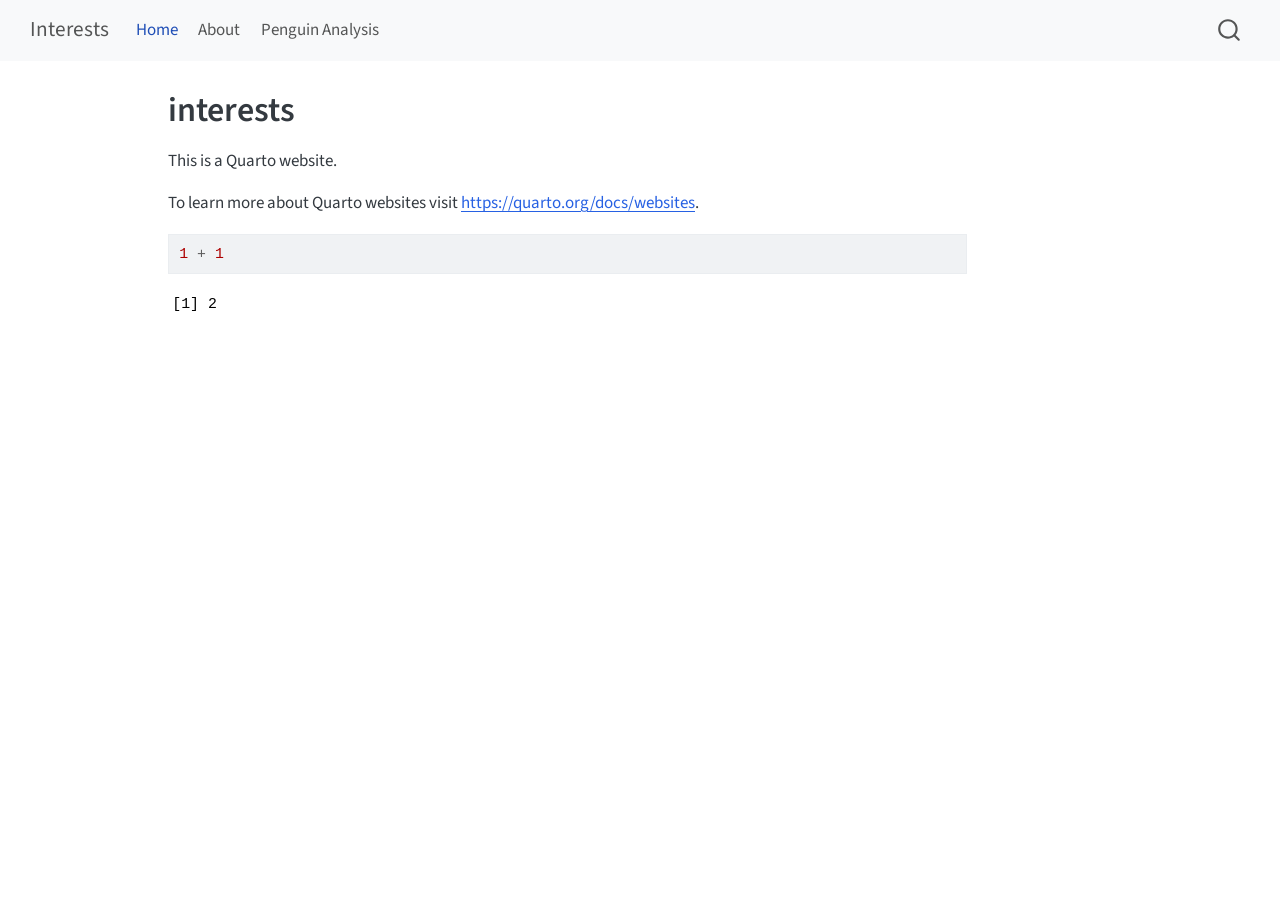
==== docs/index.html @ 3bec6e5f "Add .nojekyll to disable Jekyll builds" ====
<!DOCTYPE html>
<html xmlns="http://www.w3.org/1999/xhtml" lang="en" xml:lang="en"><head>

<meta charset="utf-8">
<meta name="generator" content="quarto-1.6.42">

<meta name="viewport" content="width=device-width, initial-scale=1.0, user-scalable=yes">


<title>interests – Interests</title>
<style>
code{white-space: pre-wrap;}
span.smallcaps{font-variant: small-caps;}
div.columns{display: flex; gap: min(4vw, 1.5em);}
div.column{flex: auto; overflow-x: auto;}
div.hanging-indent{margin-left: 1.5em; text-indent: -1.5em;}
ul.task-list{list-style: none;}
ul.task-list li input[type="checkbox"] {
  width: 0.8em;
  margin: 0 0.8em 0.2em -1em; /* quarto-specific, see https://github.com/quarto-dev/quarto-cli/issues/4556 */ 
  vertical-align: middle;
}
/* CSS for syntax highlighting */
pre > code.sourceCode { white-space: pre; position: relative; }
pre > code.sourceCode > span { line-height: 1.25; }
pre > code.sourceCode > span:empty { height: 1.2em; }
.sourceCode { overflow: visible; }
code.sourceCode > span { color: inherit; text-decoration: inherit; }
div.sourceCode { margin: 1em 0; }
pre.sourceCode { margin: 0; }
@media screen {
div.sourceCode { overflow: auto; }
}
@media print {
pre > code.sourceCode { white-space: pre-wrap; }
pre > code.sourceCode > span { display: inline-block; text-indent: -5em; padding-left: 5em; }
}
pre.numberSource code
  { counter-reset: source-line 0; }
pre.numberSource code > span
  { position: relative; left: -4em; counter-increment: source-line; }
pre.numberSource code > span > a:first-child::before
  { content: counter(source-line);
    position: relative; left: -1em; text-align: right; vertical-align: baseline;
    border: none; display: inline-block;
    -webkit-touch-callout: none; -webkit-user-select: none;
    -khtml-user-select: none; -moz-user-select: none;
    -ms-user-select: none; user-select: none;
    padding: 0 4px; width: 4em;
  }
pre.numberSource { margin-left: 3em;  padding-left: 4px; }
div.sourceCode
  {   }
@media screen {
pre > code.sourceCode > span > a:first-child::before { text-decoration: underline; }
}
</style>


<script src="site_libs/quarto-nav/quarto-nav.js"></script>
<script src="site_libs/quarto-nav/headroom.min.js"></script>
<script src="site_libs/clipboard/clipboard.min.js"></script>
<script src="site_libs/quarto-search/autocomplete.umd.js"></script>
<script src="site_libs/quarto-search/fuse.min.js"></script>
<script src="site_libs/quarto-search/quarto-search.js"></script>
<meta name="quarto:offset" content="./">
<script src="site_libs/quarto-html/quarto.js"></script>
<script src="site_libs/quarto-html/popper.min.js"></script>
<script src="site_libs/quarto-html/tippy.umd.min.js"></script>
<script src="site_libs/quarto-html/anchor.min.js"></script>
<link href="site_libs/quarto-html/tippy.css" rel="stylesheet">
<link href="site_libs/quarto-html/quarto-syntax-highlighting-2f5df379a58b258e96c21c0638c20c03.css" rel="stylesheet" id="quarto-text-highlighting-styles">
<script src="site_libs/bootstrap/bootstrap.min.js"></script>
<link href="site_libs/bootstrap/bootstrap-icons.css" rel="stylesheet">
<link href="site_libs/bootstrap/bootstrap-6bd9cfa162949bde0a231f530c97869d.min.css" rel="stylesheet" append-hash="true" id="quarto-bootstrap" data-mode="light">
<script id="quarto-search-options" type="application/json">{
  "location": "navbar",
  "copy-button": false,
  "collapse-after": 3,
  "panel-placement": "end",
  "type": "overlay",
  "limit": 50,
  "keyboard-shortcut": [
    "f",
    "/",
    "s"
  ],
  "show-item-context": false,
  "language": {
    "search-no-results-text": "No results",
    "search-matching-documents-text": "matching documents",
    "search-copy-link-title": "Copy link to search",
    "search-hide-matches-text": "Hide additional matches",
    "search-more-match-text": "more match in this document",
    "search-more-matches-text": "more matches in this document",
    "search-clear-button-title": "Clear",
    "search-text-placeholder": "",
    "search-detached-cancel-button-title": "Cancel",
    "search-submit-button-title": "Submit",
    "search-label": "Search"
  }
}</script>


<link rel="stylesheet" href="styles.css">
</head>

<body class="nav-fixed">

<div id="quarto-search-results"></div>
  <header id="quarto-header" class="headroom fixed-top">
    <nav class="navbar navbar-expand-lg " data-bs-theme="dark">
      <div class="navbar-container container-fluid">
      <div class="navbar-brand-container mx-auto">
    <a class="navbar-brand" href="./index.html">
    <span class="navbar-title">Interests</span>
    </a>
  </div>
            <div id="quarto-search" class="" title="Search"></div>
          <button class="navbar-toggler" type="button" data-bs-toggle="collapse" data-bs-target="#navbarCollapse" aria-controls="navbarCollapse" role="menu" aria-expanded="false" aria-label="Toggle navigation" onclick="if (window.quartoToggleHeadroom) { window.quartoToggleHeadroom(); }">
  <span class="navbar-toggler-icon"></span>
</button>
          <div class="collapse navbar-collapse" id="navbarCollapse">
            <ul class="navbar-nav navbar-nav-scroll me-auto">
  <li class="nav-item">
    <a class="nav-link active" href="./index.html" aria-current="page"> 
<span class="menu-text">Home</span></a>
  </li>  
  <li class="nav-item">
    <a class="nav-link" href="./about.html"> 
<span class="menu-text">About</span></a>
  </li>  
  <li class="nav-item">
    <a class="nav-link" href="./test.html"> 
<span class="menu-text">Penguin Analysis</span></a>
  </li>  
</ul>
          </div> <!-- /navcollapse -->
            <div class="quarto-navbar-tools">
</div>
      </div> <!-- /container-fluid -->
    </nav>
</header>
<!-- content -->
<div id="quarto-content" class="quarto-container page-columns page-rows-contents page-layout-article page-navbar">
<!-- sidebar -->
<!-- margin-sidebar -->
    <div id="quarto-margin-sidebar" class="sidebar margin-sidebar zindex-bottom">
        
    </div>
<!-- main -->
<main class="content" id="quarto-document-content">

<header id="title-block-header" class="quarto-title-block default">
<div class="quarto-title">
<h1 class="title">interests</h1>
</div>



<div class="quarto-title-meta">

    
  
    
  </div>
  


</header>


<p>This is a Quarto website.</p>
<p>To learn more about Quarto websites visit <a href="https://quarto.org/docs/websites" class="uri">https://quarto.org/docs/websites</a>.</p>
<div class="cell">
<div class="sourceCode cell-code" id="cb1"><pre class="sourceCode r code-with-copy"><code class="sourceCode r"><span id="cb1-1"><a href="#cb1-1" aria-hidden="true" tabindex="-1"></a><span class="dv">1</span> <span class="sc">+</span> <span class="dv">1</span></span></code><button title="Copy to Clipboard" class="code-copy-button"><i class="bi"></i></button></pre></div>
<div class="cell-output cell-output-stdout">
<pre><code>[1] 2</code></pre>
</div>
</div>



</main> <!-- /main -->
<script id="quarto-html-after-body" type="application/javascript">
window.document.addEventListener("DOMContentLoaded", function (event) {
  const toggleBodyColorMode = (bsSheetEl) => {
    const mode = bsSheetEl.getAttribute("data-mode");
    const bodyEl = window.document.querySelector("body");
    if (mode === "dark") {
      bodyEl.classList.add("quarto-dark");
      bodyEl.classList.remove("quarto-light");
    } else {
      bodyEl.classList.add("quarto-light");
      bodyEl.classList.remove("quarto-dark");
    }
  }
  const toggleBodyColorPrimary = () => {
    const bsSheetEl = window.document.querySelector("link#quarto-bootstrap");
    if (bsSheetEl) {
      toggleBodyColorMode(bsSheetEl);
    }
  }
  toggleBodyColorPrimary();  
  const icon = "";
  const anchorJS = new window.AnchorJS();
  anchorJS.options = {
    placement: 'right',
    icon: icon
  };
  anchorJS.add('.anchored');
  const isCodeAnnotation = (el) => {
    for (const clz of el.classList) {
      if (clz.startsWith('code-annotation-')) {                     
        return true;
      }
    }
    return false;
  }
  const onCopySuccess = function(e) {
    // button target
    const button = e.trigger;
    // don't keep focus
    button.blur();
    // flash "checked"
    button.classList.add('code-copy-button-checked');
    var currentTitle = button.getAttribute("title");
    button.setAttribute("title", "Copied!");
    let tooltip;
    if (window.bootstrap) {
      button.setAttribute("data-bs-toggle", "tooltip");
      button.setAttribute("data-bs-placement", "left");
      button.setAttribute("data-bs-title", "Copied!");
      tooltip = new bootstrap.Tooltip(button, 
        { trigger: "manual", 
          customClass: "code-copy-button-tooltip",
          offset: [0, -8]});
      tooltip.show();    
    }
    setTimeout(function() {
      if (tooltip) {
        tooltip.hide();
        button.removeAttribute("data-bs-title");
        button.removeAttribute("data-bs-toggle");
        button.removeAttribute("data-bs-placement");
      }
      button.setAttribute("title", currentTitle);
      button.classList.remove('code-copy-button-checked');
    }, 1000);
    // clear code selection
    e.clearSelection();
  }
  const getTextToCopy = function(trigger) {
      const codeEl = trigger.previousElementSibling.cloneNode(true);
      for (const childEl of codeEl.children) {
        if (isCodeAnnotation(childEl)) {
          childEl.remove();
        }
      }
      return codeEl.innerText;
  }
  const clipboard = new window.ClipboardJS('.code-copy-button:not([data-in-quarto-modal])', {
    text: getTextToCopy
  });
  clipboard.on('success', onCopySuccess);
  if (window.document.getElementById('quarto-embedded-source-code-modal')) {
    const clipboardModal = new window.ClipboardJS('.code-copy-button[data-in-quarto-modal]', {
      text: getTextToCopy,
      container: window.document.getElementById('quarto-embedded-source-code-modal')
    });
    clipboardModal.on('success', onCopySuccess);
  }
    var localhostRegex = new RegExp(/^(?:http|https):\/\/localhost\:?[0-9]*\//);
    var mailtoRegex = new RegExp(/^mailto:/);
      var filterRegex = new RegExp('/' + window.location.host + '/');
    var isInternal = (href) => {
        return filterRegex.test(href) || localhostRegex.test(href) || mailtoRegex.test(href);
    }
    // Inspect non-navigation links and adorn them if external
 	var links = window.document.querySelectorAll('a[href]:not(.nav-link):not(.navbar-brand):not(.toc-action):not(.sidebar-link):not(.sidebar-item-toggle):not(.pagination-link):not(.no-external):not([aria-hidden]):not(.dropdown-item):not(.quarto-navigation-tool):not(.about-link)');
    for (var i=0; i<links.length; i++) {
      const link = links[i];
      if (!isInternal(link.href)) {
        // undo the damage that might have been done by quarto-nav.js in the case of
        // links that we want to consider external
        if (link.dataset.originalHref !== undefined) {
          link.href = link.dataset.originalHref;
        }
      }
    }
  function tippyHover(el, contentFn, onTriggerFn, onUntriggerFn) {
    const config = {
      allowHTML: true,
      maxWidth: 500,
      delay: 100,
      arrow: false,
      appendTo: function(el) {
          return el.parentElement;
      },
      interactive: true,
      interactiveBorder: 10,
      theme: 'quarto',
      placement: 'bottom-start',
    };
    if (contentFn) {
      config.content = contentFn;
    }
    if (onTriggerFn) {
      config.onTrigger = onTriggerFn;
    }
    if (onUntriggerFn) {
      config.onUntrigger = onUntriggerFn;
    }
    window.tippy(el, config); 
  }
  const noterefs = window.document.querySelectorAll('a[role="doc-noteref"]');
  for (var i=0; i<noterefs.length; i++) {
    const ref = noterefs[i];
    tippyHover(ref, function() {
      // use id or data attribute instead here
      let href = ref.getAttribute('data-footnote-href') || ref.getAttribute('href');
      try { href = new URL(href).hash; } catch {}
      const id = href.replace(/^#\/?/, "");
      const note = window.document.getElementById(id);
      if (note) {
        return note.innerHTML;
      } else {
        return "";
      }
    });
  }
  const xrefs = window.document.querySelectorAll('a.quarto-xref');
  const processXRef = (id, note) => {
    // Strip column container classes
    const stripColumnClz = (el) => {
      el.classList.remove("page-full", "page-columns");
      if (el.children) {
        for (const child of el.children) {
          stripColumnClz(child);
        }
      }
    }
    stripColumnClz(note)
    if (id === null || id.startsWith('sec-')) {
      // Special case sections, only their first couple elements
      const container = document.createElement("div");
      if (note.children && note.children.length > 2) {
        container.appendChild(note.children[0].cloneNode(true));
        for (let i = 1; i < note.children.length; i++) {
          const child = note.children[i];
          if (child.tagName === "P" && child.innerText === "") {
            continue;
          } else {
            container.appendChild(child.cloneNode(true));
            break;
          }
        }
        if (window.Quarto?.typesetMath) {
          window.Quarto.typesetMath(container);
        }
        return container.innerHTML
      } else {
        if (window.Quarto?.typesetMath) {
          window.Quarto.typesetMath(note);
        }
        return note.innerHTML;
      }
    } else {
      // Remove any anchor links if they are present
      const anchorLink = note.querySelector('a.anchorjs-link');
      if (anchorLink) {
        anchorLink.remove();
      }
      if (window.Quarto?.typesetMath) {
        window.Quarto.typesetMath(note);
      }
      if (note.classList.contains("callout")) {
        return note.outerHTML;
      } else {
        return note.innerHTML;
      }
    }
  }
  for (var i=0; i<xrefs.length; i++) {
    const xref = xrefs[i];
    tippyHover(xref, undefined, function(instance) {
      instance.disable();
      let url = xref.getAttribute('href');
      let hash = undefined; 
      if (url.startsWith('#')) {
        hash = url;
      } else {
        try { hash = new URL(url).hash; } catch {}
      }
      if (hash) {
        const id = hash.replace(/^#\/?/, "");
        const note = window.document.getElementById(id);
        if (note !== null) {
          try {
            const html = processXRef(id, note.cloneNode(true));
            instance.setContent(html);
          } finally {
            instance.enable();
            instance.show();
          }
        } else {
          // See if we can fetch this
          fetch(url.split('#')[0])
          .then(res => res.text())
          .then(html => {
            const parser = new DOMParser();
            const htmlDoc = parser.parseFromString(html, "text/html");
            const note = htmlDoc.getElementById(id);
            if (note !== null) {
              const html = processXRef(id, note);
              instance.setContent(html);
            } 
          }).finally(() => {
            instance.enable();
            instance.show();
          });
        }
      } else {
        // See if we can fetch a full url (with no hash to target)
        // This is a special case and we should probably do some content thinning / targeting
        fetch(url)
        .then(res => res.text())
        .then(html => {
          const parser = new DOMParser();
          const htmlDoc = parser.parseFromString(html, "text/html");
          const note = htmlDoc.querySelector('main.content');
          if (note !== null) {
            // This should only happen for chapter cross references
            // (since there is no id in the URL)
            // remove the first header
            if (note.children.length > 0 && note.children[0].tagName === "HEADER") {
              note.children[0].remove();
            }
            const html = processXRef(null, note);
            instance.setContent(html);
          } 
        }).finally(() => {
          instance.enable();
          instance.show();
        });
      }
    }, function(instance) {
    });
  }
      let selectedAnnoteEl;
      const selectorForAnnotation = ( cell, annotation) => {
        let cellAttr = 'data-code-cell="' + cell + '"';
        let lineAttr = 'data-code-annotation="' +  annotation + '"';
        const selector = 'span[' + cellAttr + '][' + lineAttr + ']';
        return selector;
      }
      const selectCodeLines = (annoteEl) => {
        const doc = window.document;
        const targetCell = annoteEl.getAttribute("data-target-cell");
        const targetAnnotation = annoteEl.getAttribute("data-target-annotation");
        const annoteSpan = window.document.querySelector(selectorForAnnotation(targetCell, targetAnnotation));
        const lines = annoteSpan.getAttribute("data-code-lines").split(",");
        const lineIds = lines.map((line) => {
          return targetCell + "-" + line;
        })
        let top = null;
        let height = null;
        let parent = null;
        if (lineIds.length > 0) {
            //compute the position of the single el (top and bottom and make a div)
            const el = window.document.getElementById(lineIds[0]);
            top = el.offsetTop;
            height = el.offsetHeight;
            parent = el.parentElement.parentElement;
          if (lineIds.length > 1) {
            const lastEl = window.document.getElementById(lineIds[lineIds.length - 1]);
            const bottom = lastEl.offsetTop + lastEl.offsetHeight;
            height = bottom - top;
          }
          if (top !== null && height !== null && parent !== null) {
            // cook up a div (if necessary) and position it 
            let div = window.document.getElementById("code-annotation-line-highlight");
            if (div === null) {
              div = window.document.createElement("div");
              div.setAttribute("id", "code-annotation-line-highlight");
              div.style.position = 'absolute';
              parent.appendChild(div);
            }
            div.style.top = top - 2 + "px";
            div.style.height = height + 4 + "px";
            div.style.left = 0;
            let gutterDiv = window.document.getElementById("code-annotation-line-highlight-gutter");
            if (gutterDiv === null) {
              gutterDiv = window.document.createElement("div");
              gutterDiv.setAttribute("id", "code-annotation-line-highlight-gutter");
              gutterDiv.style.position = 'absolute';
              const codeCell = window.document.getElementById(targetCell);
              const gutter = codeCell.querySelector('.code-annotation-gutter');
              gutter.appendChild(gutterDiv);
            }
            gutterDiv.style.top = top - 2 + "px";
            gutterDiv.style.height = height + 4 + "px";
          }
          selectedAnnoteEl = annoteEl;
        }
      };
      const unselectCodeLines = () => {
        const elementsIds = ["code-annotation-line-highlight", "code-annotation-line-highlight-gutter"];
        elementsIds.forEach((elId) => {
          const div = window.document.getElementById(elId);
          if (div) {
            div.remove();
          }
        });
        selectedAnnoteEl = undefined;
      };
        // Handle positioning of the toggle
    window.addEventListener(
      "resize",
      throttle(() => {
        elRect = undefined;
        if (selectedAnnoteEl) {
          selectCodeLines(selectedAnnoteEl);
        }
      }, 10)
    );
    function throttle(fn, ms) {
    let throttle = false;
    let timer;
      return (...args) => {
        if(!throttle) { // first call gets through
            fn.apply(this, args);
            throttle = true;
        } else { // all the others get throttled
            if(timer) clearTimeout(timer); // cancel #2
            timer = setTimeout(() => {
              fn.apply(this, args);
              timer = throttle = false;
            }, ms);
        }
      };
    }
      // Attach click handler to the DT
      const annoteDls = window.document.querySelectorAll('dt[data-target-cell]');
      for (const annoteDlNode of annoteDls) {
        annoteDlNode.addEventListener('click', (event) => {
          const clickedEl = event.target;
          if (clickedEl !== selectedAnnoteEl) {
            unselectCodeLines();
            const activeEl = window.document.querySelector('dt[data-target-cell].code-annotation-active');
            if (activeEl) {
              activeEl.classList.remove('code-annotation-active');
            }
            selectCodeLines(clickedEl);
            clickedEl.classList.add('code-annotation-active');
          } else {
            // Unselect the line
            unselectCodeLines();
            clickedEl.classList.remove('code-annotation-active');
          }
        });
      }
  const findCites = (el) => {
    const parentEl = el.parentElement;
    if (parentEl) {
      const cites = parentEl.dataset.cites;
      if (cites) {
        return {
          el,
          cites: cites.split(' ')
        };
      } else {
        return findCites(el.parentElement)
      }
    } else {
      return undefined;
    }
  };
  var bibliorefs = window.document.querySelectorAll('a[role="doc-biblioref"]');
  for (var i=0; i<bibliorefs.length; i++) {
    const ref = bibliorefs[i];
    const citeInfo = findCites(ref);
    if (citeInfo) {
      tippyHover(citeInfo.el, function() {
        var popup = window.document.createElement('div');
        citeInfo.cites.forEach(function(cite) {
          var citeDiv = window.document.createElement('div');
          citeDiv.classList.add('hanging-indent');
          citeDiv.classList.add('csl-entry');
          var biblioDiv = window.document.getElementById('ref-' + cite);
          if (biblioDiv) {
            citeDiv.innerHTML = biblioDiv.innerHTML;
          }
          popup.appendChild(citeDiv);
        });
        return popup.innerHTML;
      });
    }
  }
});
</script>
</div> <!-- /content -->




</body></html>
---- docs/site_libs/quarto-html/tippy.css ----
.tippy-box[data-animation=fade][data-state=hidden]{opacity:0}[data-tippy-root]{max-width:calc(100vw - 10px)}.tippy-box{position:relative;background-color:#333;color:#fff;border-radius:4px;font-size:14px;line-height:1.4;white-space:normal;outline:0;transition-property:transform,visibility,opacity}.tippy-box[data-placement^=top]>.tippy-arrow{bottom:0}.tippy-box[data-placement^=top]>.tippy-arrow:before{bottom:-7px;left:0;border-width:8px 8px 0;border-top-color:initial;transform-origin:center top}.tippy-box[data-placement^=bottom]>.tippy-arrow{top:0}.tippy-box[data-placement^=bottom]>.tippy-arrow:before{top:-7px;left:0;border-width:0 8px 8px;border-bottom-color:initial;transform-origin:center bottom}.tippy-box[data-placement^=left]>.tippy-arrow{right:0}.tippy-box[data-placement^=left]>.tippy-arrow:before{border-width:8px 0 8px 8px;border-left-color:initial;right:-7px;transform-origin:center left}.tippy-box[data-placement^=right]>.tippy-arrow{left:0}.tippy-box[data-placement^=right]>.tippy-arrow:before{left:-7px;border-width:8px 8px 8px 0;border-right-color:initial;transform-origin:center right}.tippy-box[data-inertia][data-state=visible]{transition-timing-function:cubic-bezier(.54,1.5,.38,1.11)}.tippy-arrow{width:16px;height:16px;color:#333}.tippy-arrow:before{content:"";position:absolute;border-color:transparent;border-style:solid}.tippy-content{position:relative;padding:5px 9px;z-index:1}
---- docs/site_libs/quarto-html/quarto-syntax-highlighting-2f5df379a58b258e96c21c0638c20c03.css ----
/* quarto syntax highlight colors */
:root {
  --quarto-hl-ot-color: #003B4F;
  --quarto-hl-at-color: #657422;
  --quarto-hl-ss-color: #20794D;
  --quarto-hl-an-color: #5E5E5E;
  --quarto-hl-fu-color: #4758AB;
  --quarto-hl-st-color: #20794D;
  --quarto-hl-cf-color: #003B4F;
  --quarto-hl-op-color: #5E5E5E;
  --quarto-hl-er-color: #AD0000;
  --quarto-hl-bn-color: #AD0000;
  --quarto-hl-al-color: #AD0000;
  --quarto-hl-va-color: #111111;
  --quarto-hl-bu-color: inherit;
  --quarto-hl-ex-color: inherit;
  --quarto-hl-pp-color: #AD0000;
  --quarto-hl-in-color: #5E5E5E;
  --quarto-hl-vs-color: #20794D;
  --quarto-hl-wa-color: #5E5E5E;
  --quarto-hl-do-color: #5E5E5E;
  --quarto-hl-im-color: #00769E;
  --quarto-hl-ch-color: #20794D;
  --quarto-hl-dt-color: #AD0000;
  --quarto-hl-fl-color: #AD0000;
  --quarto-hl-co-color: #5E5E5E;
  --quarto-hl-cv-color: #5E5E5E;
  --quarto-hl-cn-color: #8f5902;
  --quarto-hl-sc-color: #5E5E5E;
  --quarto-hl-dv-color: #AD0000;
  --quarto-hl-kw-color: #003B4F;
}

/* other quarto variables */
:root {
  --quarto-font-monospace: SFMono-Regular, Menlo, Monaco, Consolas, "Liberation Mono", "Courier New", monospace;
}

pre > code.sourceCode > span {
  color: #003B4F;
}

code span {
  color: #003B4F;
}

code.sourceCode > span {
  color: #003B4F;
}

div.sourceCode,
div.sourceCode pre.sourceCode {
  color: #003B4F;
}

code span.ot {
  color: #003B4F;
  font-style: inherit;
}

code span.at {
  color: #657422;
  font-style: inherit;
}

code span.ss {
  color: #20794D;
  font-style: inherit;
}

code span.an {
  color: #5E5E5E;
  font-style: inherit;
}

code span.fu {
  color: #4758AB;
  font-style: inherit;
}

code span.st {
  color: #20794D;
  font-style: inherit;
}

code span.cf {
  color: #003B4F;
  font-weight: bold;
  font-style: inherit;
}

code span.op {
  color: #5E5E5E;
  font-style: inherit;
}

code span.er {
  color: #AD0000;
  font-style: inherit;
}

code span.bn {
  color: #AD0000;
  font-style: inherit;
}

code span.al {
  color: #AD0000;
  font-style: inherit;
}

code span.va {
  color: #111111;
  font-style: inherit;
}

code span.bu {
  font-style: inherit;
}

code span.ex {
  font-style: inherit;
}

code span.pp {
  color: #AD0000;
  font-style: inherit;
}

code span.in {
  color: #5E5E5E;
  font-style: inherit;
}

code span.vs {
  color: #20794D;
  font-style: inherit;
}

code span.wa {
  color: #5E5E5E;
  font-style: italic;
}

code span.do {
  color: #5E5E5E;
  font-style: italic;
}

code span.im {
  color: #00769E;
  font-style: inherit;
}

code span.ch {
  color: #20794D;
  font-style: inherit;
}

code span.dt {
  color: #AD0000;
  font-style: inherit;
}

code span.fl {
  color: #AD0000;
  font-style: inherit;
}

code span.co {
  color: #5E5E5E;
  font-style: inherit;
}

code span.cv {
  color: #5E5E5E;
  font-style: italic;
}

code span.cn {
  color: #8f5902;
  font-style: inherit;
}

code span.sc {
  color: #5E5E5E;
  font-style: inherit;
}

code span.dv {
  color: #AD0000;
  font-style: inherit;
}

code span.kw {
  color: #003B4F;
  font-weight: bold;
  font-style: inherit;
}

.prevent-inlining {
  content: "</";
}

/*# sourceMappingURL=35eb38a806ee71ea6d2563be2308c832.css.map */
---- docs/styles.css ----
/* css styles */
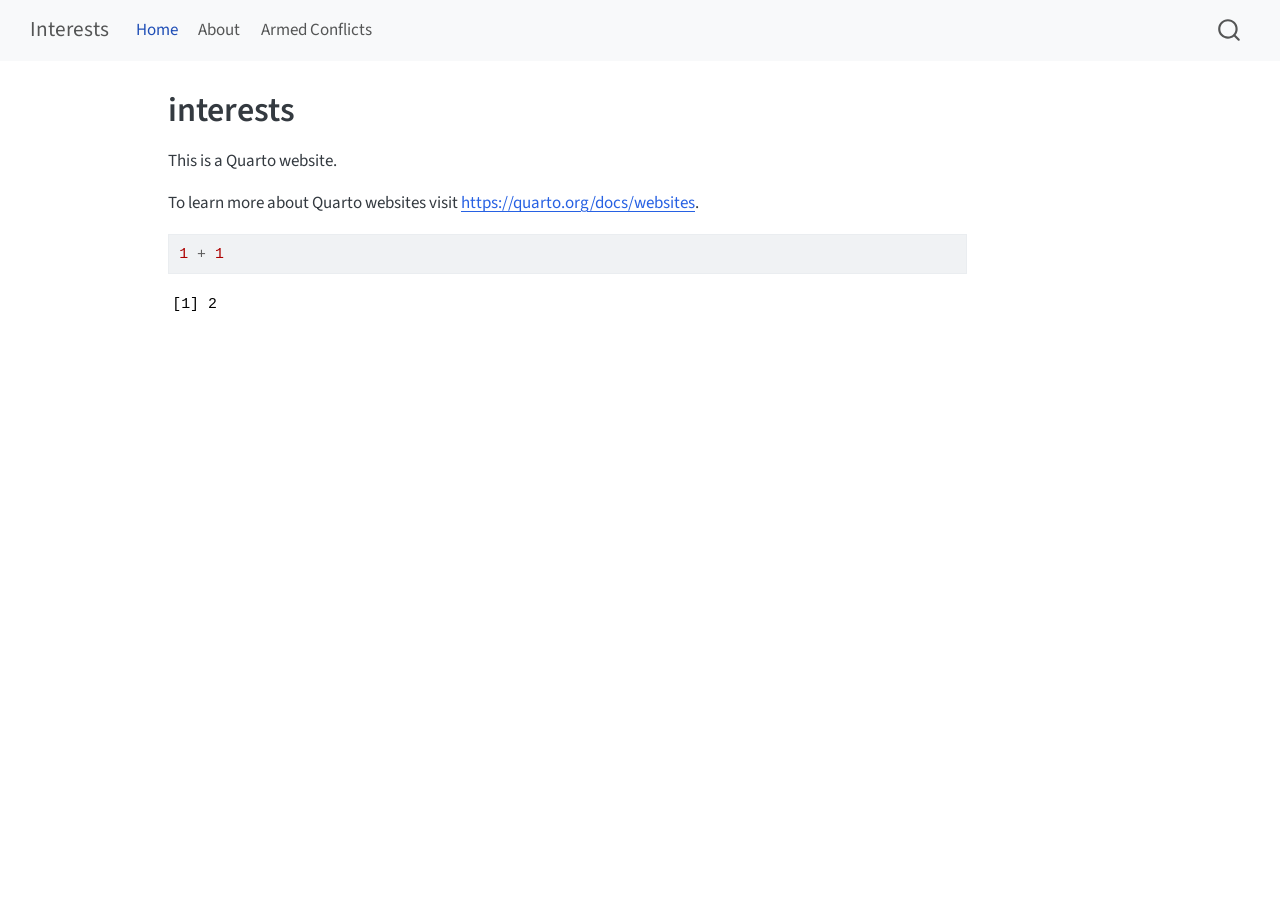
==== commit 9f70c2ad: "Amending last commit. Getting rid of any remnants of penguins =)." ====
--- a/docs/index.html
+++ b/docs/index.html
@@ -131,8 +131,8 @@
 <span class="menu-text">About</span></a>
   </li>  
   <li class="nav-item">
-    <a class="nav-link" href="./test.html"> 
-<span class="menu-text">Penguin Analysis</span></a>
+    <a class="nav-link" href="./armed_conflict.html"> 
+<span class="menu-text">Armed Conflicts</span></a>
   </li>  
 </ul>
           </div> <!-- /navcollapse -->
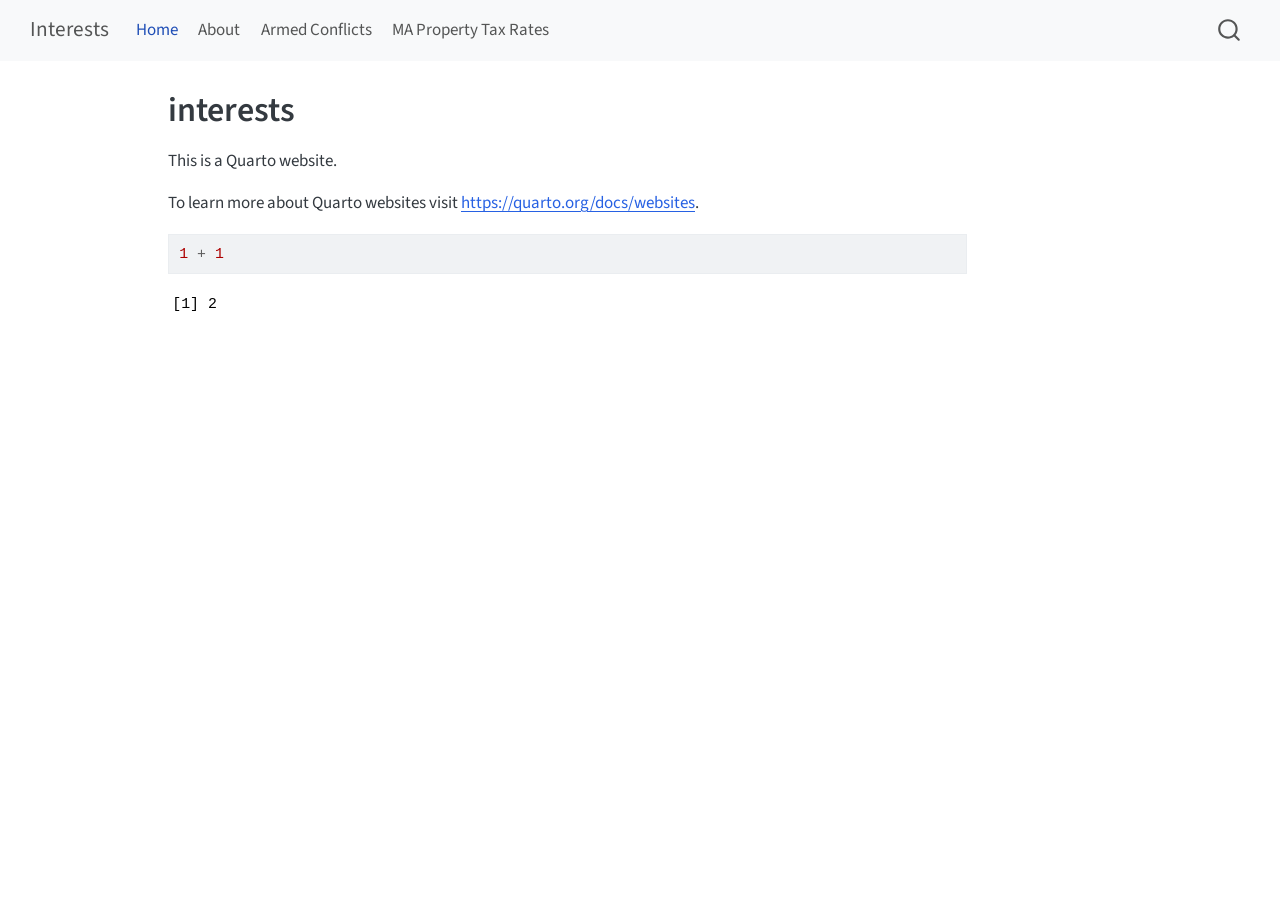
==== commit 649d8512: "moved to local storage w small copy changes" ====
--- a/docs/index.html
+++ b/docs/index.html
@@ -133,6 +133,10 @@
   <li class="nav-item">
     <a class="nav-link" href="./armed_conflict.html"> 
 <span class="menu-text">Armed Conflicts</span></a>
+  </li>  
+  <li class="nav-item">
+    <a class="nav-link" href="./mass.html"> 
+<span class="menu-text">MA Property Tax Rates</span></a>
   </li>  
 </ul>
           </div> <!-- /navcollapse -->
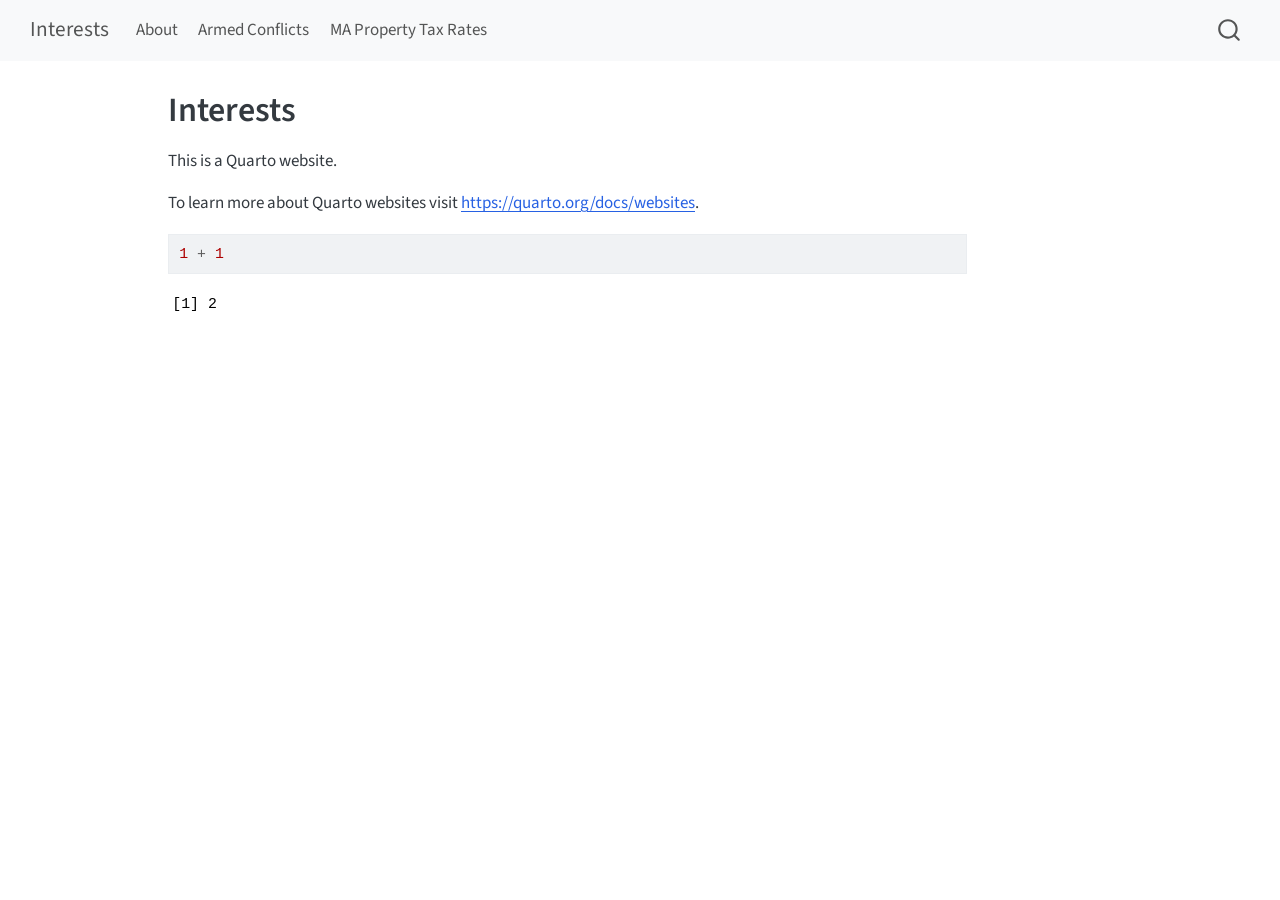
==== commit f1cacf08: "update webpages" ====
--- a/docs/index.html
+++ b/docs/index.html
@@ -7,7 +7,7 @@
 <meta name="viewport" content="width=device-width, initial-scale=1.0, user-scalable=yes">
 
 
-<title>interests – Interests</title>
+<title>Interests</title>
 <style>
 code{white-space: pre-wrap;}
 span.smallcaps{font-variant: small-caps;}
@@ -123,10 +123,6 @@
           <div class="collapse navbar-collapse" id="navbarCollapse">
             <ul class="navbar-nav navbar-nav-scroll me-auto">
   <li class="nav-item">
-    <a class="nav-link active" href="./index.html" aria-current="page"> 
-<span class="menu-text">Home</span></a>
-  </li>  
-  <li class="nav-item">
     <a class="nav-link" href="./about.html"> 
 <span class="menu-text">About</span></a>
   </li>  
@@ -157,7 +153,7 @@
 
 <header id="title-block-header" class="quarto-title-block default">
 <div class="quarto-title">
-<h1 class="title">interests</h1>
+<h1 class="title">Interests</h1>
 </div>
 
 
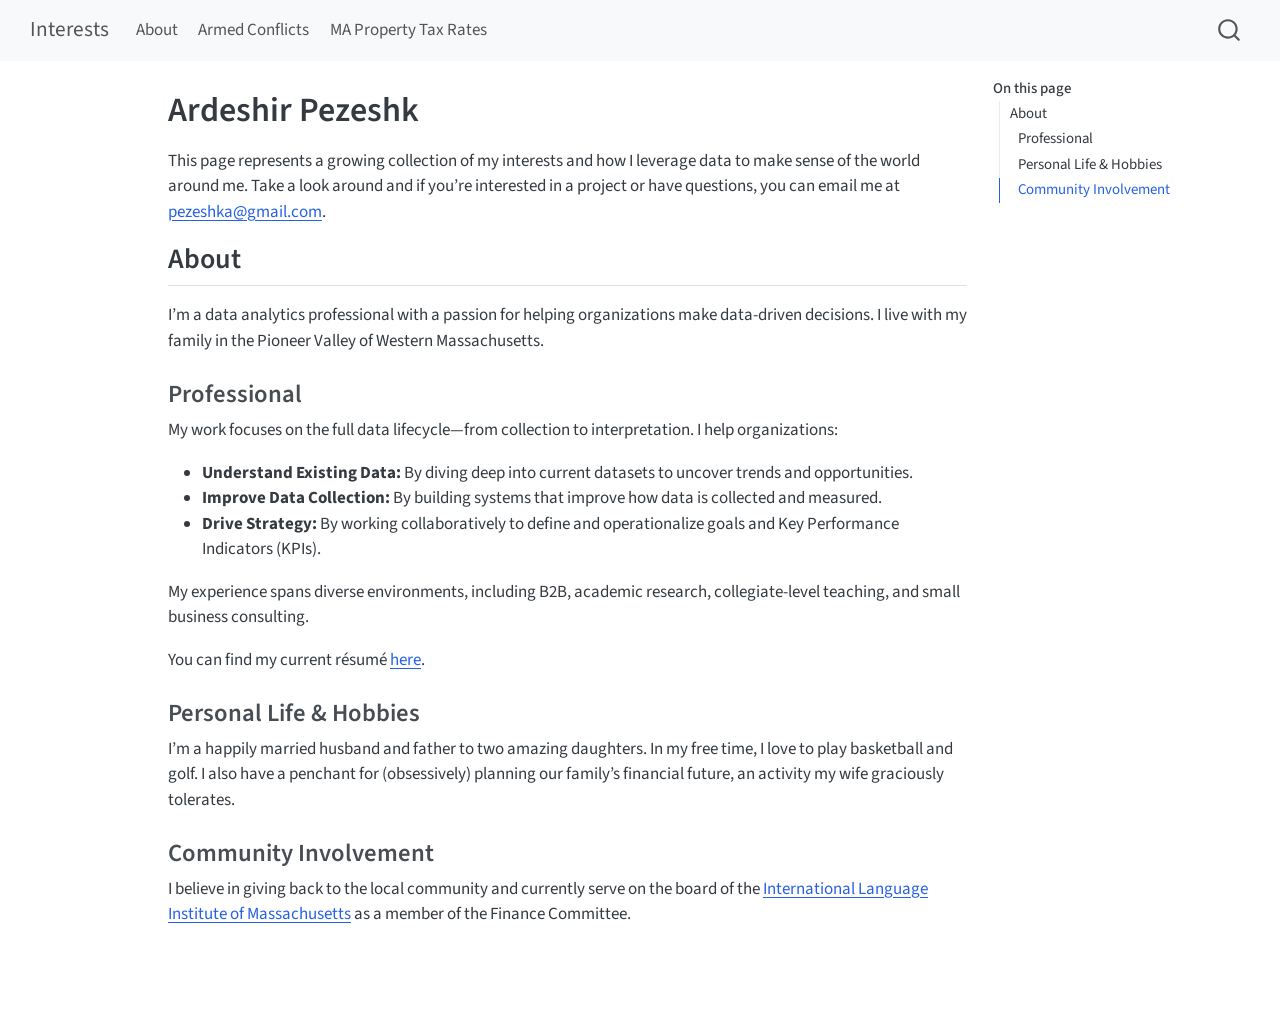
==== commit 904777f3: "Updating page. Removing about and replacing with Index." ====
--- a/docs/index.html
+++ b/docs/index.html
@@ -7,7 +7,7 @@
 <meta name="viewport" content="width=device-width, initial-scale=1.0, user-scalable=yes">
 
 
-<title>Interests</title>
+<title>Ardeshir Pezeshk – Interests</title>
 <style>
 code{white-space: pre-wrap;}
 span.smallcaps{font-variant: small-caps;}
@@ -19,40 +19,6 @@
   width: 0.8em;
   margin: 0 0.8em 0.2em -1em; /* quarto-specific, see https://github.com/quarto-dev/quarto-cli/issues/4556 */ 
   vertical-align: middle;
-}
-/* CSS for syntax highlighting */
-pre > code.sourceCode { white-space: pre; position: relative; }
-pre > code.sourceCode > span { line-height: 1.25; }
-pre > code.sourceCode > span:empty { height: 1.2em; }
-.sourceCode { overflow: visible; }
-code.sourceCode > span { color: inherit; text-decoration: inherit; }
-div.sourceCode { margin: 1em 0; }
-pre.sourceCode { margin: 0; }
-@media screen {
-div.sourceCode { overflow: auto; }
-}
-@media print {
-pre > code.sourceCode { white-space: pre-wrap; }
-pre > code.sourceCode > span { display: inline-block; text-indent: -5em; padding-left: 5em; }
-}
-pre.numberSource code
-  { counter-reset: source-line 0; }
-pre.numberSource code > span
-  { position: relative; left: -4em; counter-increment: source-line; }
-pre.numberSource code > span > a:first-child::before
-  { content: counter(source-line);
-    position: relative; left: -1em; text-align: right; vertical-align: baseline;
-    border: none; display: inline-block;
-    -webkit-touch-callout: none; -webkit-user-select: none;
-    -khtml-user-select: none; -moz-user-select: none;
-    -ms-user-select: none; user-select: none;
-    padding: 0 4px; width: 4em;
-  }
-pre.numberSource { margin-left: 3em;  padding-left: 4px; }
-div.sourceCode
-  {   }
-@media screen {
-pre > code.sourceCode > span > a:first-child::before { text-decoration: underline; }
 }
 </style>
 
@@ -145,15 +111,26 @@
 <div id="quarto-content" class="quarto-container page-columns page-rows-contents page-layout-article page-navbar">
 <!-- sidebar -->
 <!-- margin-sidebar -->
-    <div id="quarto-margin-sidebar" class="sidebar margin-sidebar zindex-bottom">
-        
+    <div id="quarto-margin-sidebar" class="sidebar margin-sidebar">
+        <nav id="TOC" role="doc-toc" class="toc-active">
+    <h2 id="toc-title">On this page</h2>
+   
+  <ul>
+  <li><a href="#about" id="toc-about" class="nav-link active" data-scroll-target="#about">About</a>
+  <ul class="collapse">
+  <li><a href="#professional" id="toc-professional" class="nav-link" data-scroll-target="#professional">Professional</a></li>
+  <li><a href="#personal-life-hobbies" id="toc-personal-life-hobbies" class="nav-link" data-scroll-target="#personal-life-hobbies">Personal Life &amp; Hobbies</a></li>
+  <li><a href="#community-involvement" id="toc-community-involvement" class="nav-link" data-scroll-target="#community-involvement">Community Involvement</a></li>
+  </ul></li>
+  </ul>
+</nav>
     </div>
 <!-- main -->
 <main class="content" id="quarto-document-content">
 
 <header id="title-block-header" class="quarto-title-block default">
 <div class="quarto-title">
-<h1 class="title">Interests</h1>
+<h1 class="title">Ardeshir Pezeshk</h1>
 </div>
 
 
@@ -170,16 +147,32 @@
 </header>
 
 
-<p>This is a Quarto website.</p>
-<p>To learn more about Quarto websites visit <a href="https://quarto.org/docs/websites" class="uri">https://quarto.org/docs/websites</a>.</p>
-<div class="cell">
-<div class="sourceCode cell-code" id="cb1"><pre class="sourceCode r code-with-copy"><code class="sourceCode r"><span id="cb1-1"><a href="#cb1-1" aria-hidden="true" tabindex="-1"></a><span class="dv">1</span> <span class="sc">+</span> <span class="dv">1</span></span></code><button title="Copy to Clipboard" class="code-copy-button"><i class="bi"></i></button></pre></div>
-<div class="cell-output cell-output-stdout">
-<pre><code>[1] 2</code></pre>
-</div>
-</div>
-
-
+<p>This page represents a growing collection of my interests and how I leverage data to make sense of the world around me. Take a look around and if you’re interested in a project or have questions, you can email me at <a href="mailto:pezeshka@gmail.com">pezeshka@gmail.com</a>.</p>
+<section id="about" class="level2">
+<h2 class="anchored" data-anchor-id="about">About</h2>
+<p>I’m a data analytics professional with a passion for helping organizations make data-driven decisions. I live with my family in the Pioneer Valley of Western Massachusetts.</p>
+<section id="professional" class="level3">
+<h3 class="anchored" data-anchor-id="professional">Professional</h3>
+<p>My work focuses on the full data lifecycle—from collection to interpretation. I help organizations:</p>
+<ul>
+<li><strong>Understand Existing Data:</strong> By diving deep into current datasets to uncover trends and opportunities.</li>
+<li><strong>Improve Data Collection:</strong> By building systems that improve how data is collected and measured.</li>
+<li><strong>Drive Strategy:</strong> By working collaboratively to define and operationalize goals and Key Performance Indicators (KPIs).</li>
+</ul>
+<p>My experience spans diverse environments, including B2B, academic research, collegiate-level teaching, and small business consulting.</p>
+<p>You can find my current résumé <a href="https://drive.google.com/file/d/1kM9ImNQi08-RJFJR9l2CmvvWIUH6cJAu/view?usp=sharing">here</a>.</p>
+</section>
+<section id="personal-life-hobbies" class="level3">
+<h3 class="anchored" data-anchor-id="personal-life-hobbies">Personal Life &amp; Hobbies</h3>
+<p>I’m a happily married husband and father to two amazing daughters. In my free time, I love to play basketball and golf. I also have a penchant for (obsessively) planning our family’s financial future, an activity my wife graciously tolerates.</p>
+</section>
+<section id="community-involvement" class="level3">
+<h3 class="anchored" data-anchor-id="community-involvement">Community Involvement</h3>
+<p>I believe in giving back to the local community and currently serve on the board of the <a href="https://ili.edu/">International Language Institute of Massachusetts</a> as a member of the Finance Committee.</p>
+
+
+</section>
+</section>
 
 </main> <!-- /main -->
 <script id="quarto-html-after-body" type="application/javascript">
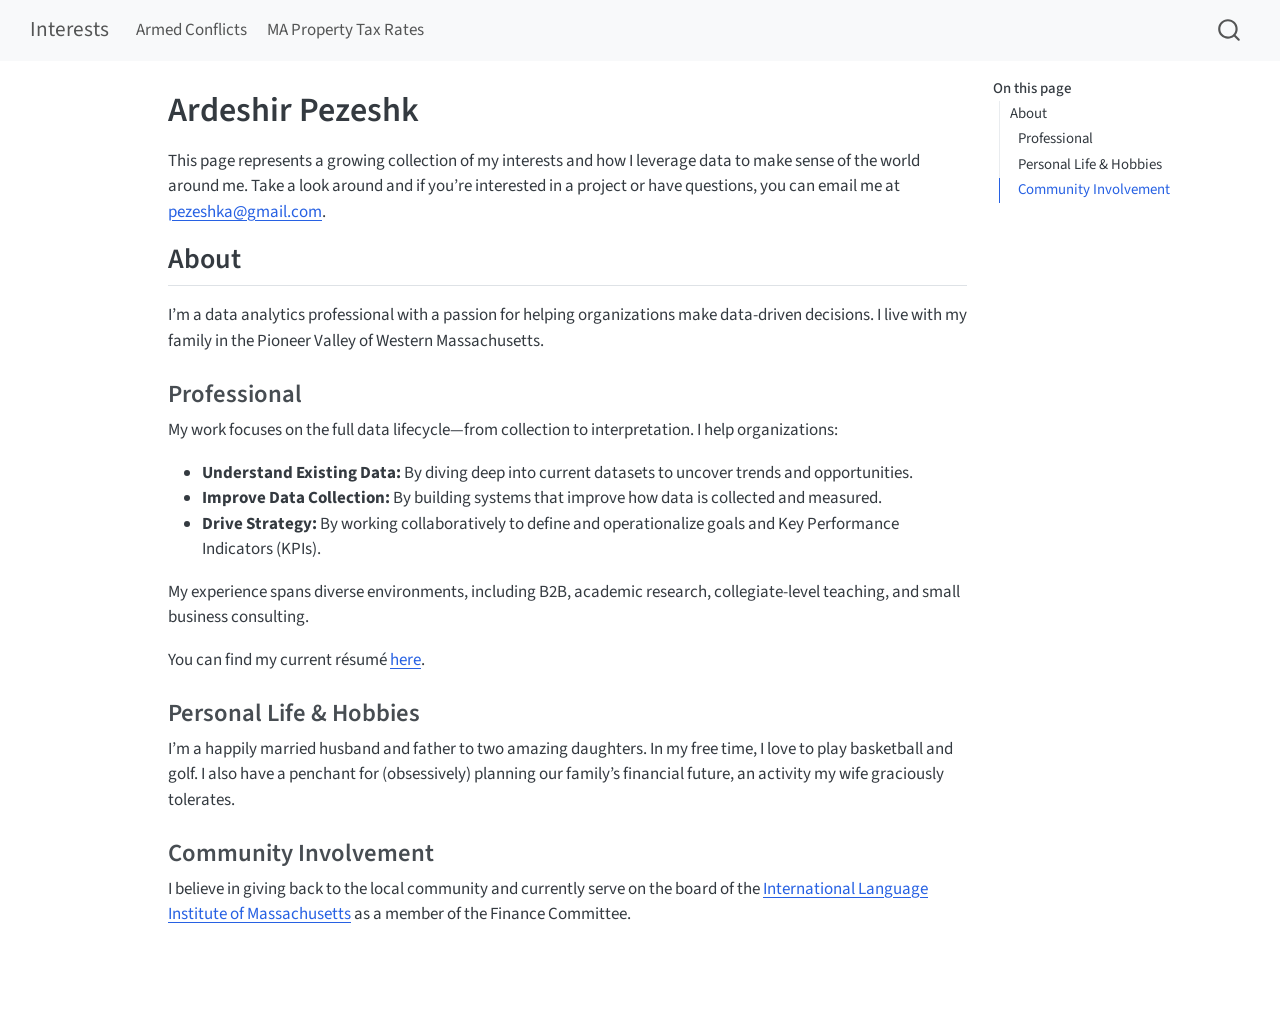
==== commit c7b72f4d: "updated render" ====
--- a/docs/index.html
+++ b/docs/index.html
@@ -89,10 +89,6 @@
           <div class="collapse navbar-collapse" id="navbarCollapse">
             <ul class="navbar-nav navbar-nav-scroll me-auto">
   <li class="nav-item">
-    <a class="nav-link" href="./about.html"> 
-<span class="menu-text">About</span></a>
-  </li>  
-  <li class="nav-item">
     <a class="nav-link" href="./armed_conflict.html"> 
 <span class="menu-text">Armed Conflicts</span></a>
   </li>  
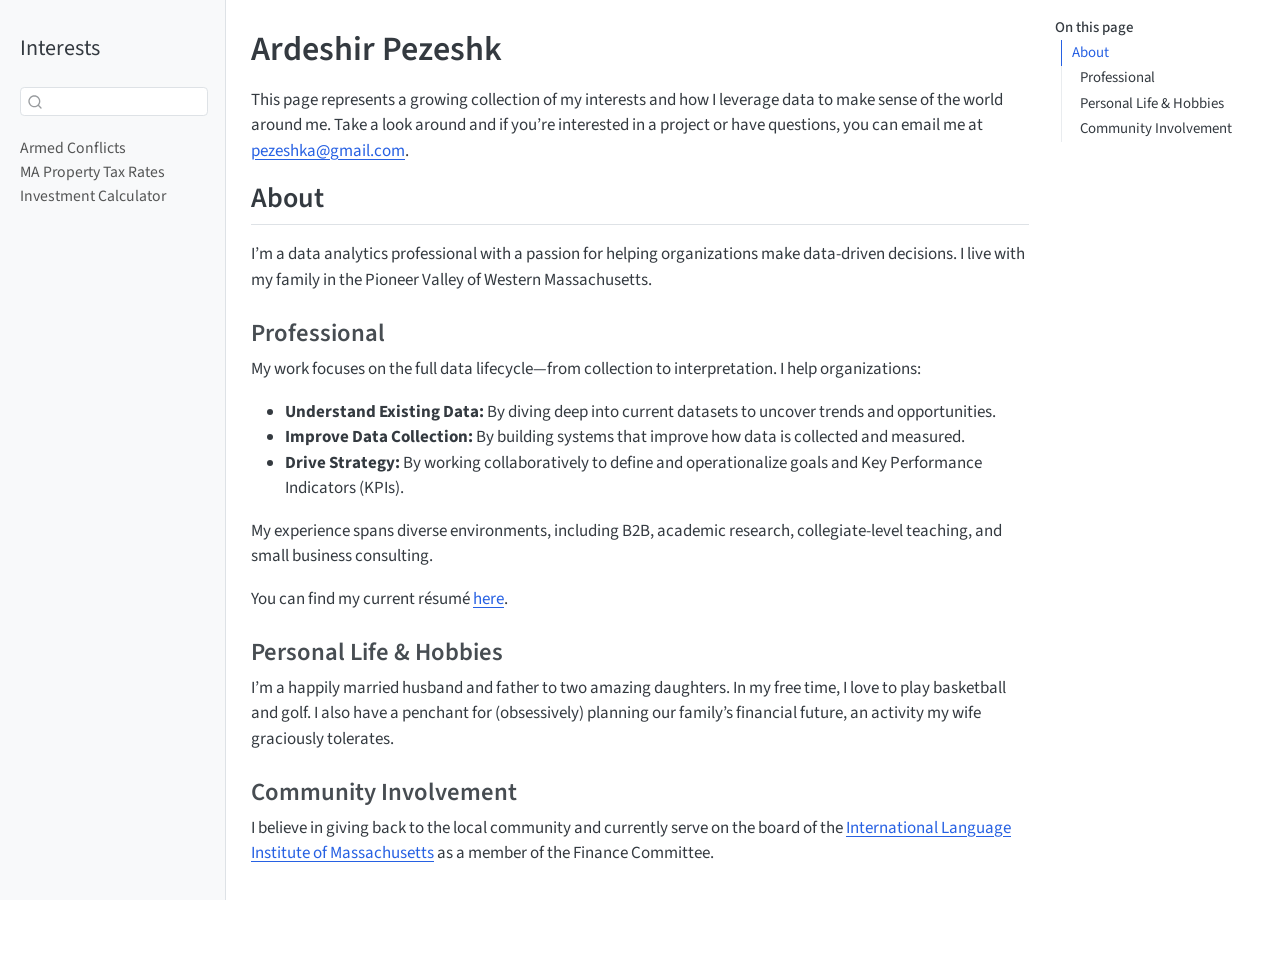
==== commit 52f4c200: "trying to resolve styling and other issues" ====
--- a/docs/index.html
+++ b/docs/index.html
@@ -38,13 +38,13 @@
 <link href="site_libs/quarto-html/quarto-syntax-highlighting-2f5df379a58b258e96c21c0638c20c03.css" rel="stylesheet" id="quarto-text-highlighting-styles">
 <script src="site_libs/bootstrap/bootstrap.min.js"></script>
 <link href="site_libs/bootstrap/bootstrap-icons.css" rel="stylesheet">
-<link href="site_libs/bootstrap/bootstrap-6bd9cfa162949bde0a231f530c97869d.min.css" rel="stylesheet" append-hash="true" id="quarto-bootstrap" data-mode="light">
+<link href="site_libs/bootstrap/bootstrap-2be10d9e998f81ff6e49e26833438aa5.min.css" rel="stylesheet" append-hash="true" id="quarto-bootstrap" data-mode="light">
 <script id="quarto-search-options" type="application/json">{
-  "location": "navbar",
+  "location": "sidebar",
   "copy-button": false,
   "collapse-after": 3,
-  "panel-placement": "end",
-  "type": "overlay",
+  "panel-placement": "start",
+  "type": "textbox",
   "limit": 50,
   "keyboard-shortcut": [
     "f",
@@ -71,41 +71,64 @@
 <link rel="stylesheet" href="styles.css">
 </head>
 
-<body class="nav-fixed">
+<body class="nav-sidebar docked">
 
 <div id="quarto-search-results"></div>
   <header id="quarto-header" class="headroom fixed-top">
-    <nav class="navbar navbar-expand-lg " data-bs-theme="dark">
-      <div class="navbar-container container-fluid">
-      <div class="navbar-brand-container mx-auto">
-    <a class="navbar-brand" href="./index.html">
-    <span class="navbar-title">Interests</span>
-    </a>
-  </div>
-            <div id="quarto-search" class="" title="Search"></div>
-          <button class="navbar-toggler" type="button" data-bs-toggle="collapse" data-bs-target="#navbarCollapse" aria-controls="navbarCollapse" role="menu" aria-expanded="false" aria-label="Toggle navigation" onclick="if (window.quartoToggleHeadroom) { window.quartoToggleHeadroom(); }">
-  <span class="navbar-toggler-icon"></span>
-</button>
-          <div class="collapse navbar-collapse" id="navbarCollapse">
-            <ul class="navbar-nav navbar-nav-scroll me-auto">
-  <li class="nav-item">
-    <a class="nav-link" href="./armed_conflict.html"> 
-<span class="menu-text">Armed Conflicts</span></a>
-  </li>  
-  <li class="nav-item">
-    <a class="nav-link" href="./mass.html"> 
-<span class="menu-text">MA Property Tax Rates</span></a>
-  </li>  
-</ul>
-          </div> <!-- /navcollapse -->
-            <div class="quarto-navbar-tools">
-</div>
-      </div> <!-- /container-fluid -->
-    </nav>
+  <nav class="quarto-secondary-nav">
+    <div class="container-fluid d-flex">
+      <button type="button" class="quarto-btn-toggle btn" data-bs-toggle="collapse" role="button" data-bs-target=".quarto-sidebar-collapse-item" aria-controls="quarto-sidebar" aria-expanded="false" aria-label="Toggle sidebar navigation" onclick="if (window.quartoToggleHeadroom) { window.quartoToggleHeadroom(); }">
+        <i class="bi bi-layout-text-sidebar-reverse"></i>
+      </button>
+        <nav class="quarto-page-breadcrumbs" aria-label="breadcrumb"><ol class="breadcrumb"><li class="breadcrumb-item">
+      Interests
+      </li></ol></nav>
+        <a class="flex-grow-1" role="navigation" data-bs-toggle="collapse" data-bs-target=".quarto-sidebar-collapse-item" aria-controls="quarto-sidebar" aria-expanded="false" aria-label="Toggle sidebar navigation" onclick="if (window.quartoToggleHeadroom) { window.quartoToggleHeadroom(); }">      
+        </a>
+      <button type="button" class="btn quarto-search-button" aria-label="Search" onclick="window.quartoOpenSearch();">
+        <i class="bi bi-search"></i>
+      </button>
+    </div>
+  </nav>
 </header>
 <!-- content -->
-<div id="quarto-content" class="quarto-container page-columns page-rows-contents page-layout-article page-navbar">
+<div id="quarto-content" class="quarto-container page-columns page-rows-contents page-layout-article">
 <!-- sidebar -->
+  <nav id="quarto-sidebar" class="sidebar collapse collapse-horizontal quarto-sidebar-collapse-item sidebar-navigation docked overflow-auto">
+    <div class="pt-lg-2 mt-2 text-left sidebar-header">
+    <div class="sidebar-title mb-0 py-0">
+      <a href="./">Interests</a> 
+    </div>
+      </div>
+        <div class="mt-2 flex-shrink-0 align-items-center">
+        <div class="sidebar-search">
+        <div id="quarto-search" class="" title="Search"></div>
+        </div>
+        </div>
+    <div class="sidebar-menu-container"> 
+    <ul class="list-unstyled mt-1">
+        <li class="sidebar-item">
+  <div class="sidebar-item-container"> 
+  <a href="./armed_conflict.html" class="sidebar-item-text sidebar-link">
+ <span class="menu-text">Armed Conflicts</span></a>
+  </div>
+</li>
+        <li class="sidebar-item">
+  <div class="sidebar-item-container"> 
+  <a href="./mass.html" class="sidebar-item-text sidebar-link">
+ <span class="menu-text">MA Property Tax Rates</span></a>
+  </div>
+</li>
+        <li class="sidebar-item">
+  <div class="sidebar-item-container"> 
+  <a href="./investment_calculator.html" class="sidebar-item-text sidebar-link">
+ <span class="menu-text">Investment Calculator</span></a>
+  </div>
+</li>
+    </ul>
+    </div>
+</nav>
+<div id="quarto-sidebar-glass" class="quarto-sidebar-collapse-item" data-bs-toggle="collapse" data-bs-target=".quarto-sidebar-collapse-item"></div>
 <!-- margin-sidebar -->
     <div id="quarto-margin-sidebar" class="sidebar margin-sidebar">
         <nav id="TOC" role="doc-toc" class="toc-active">
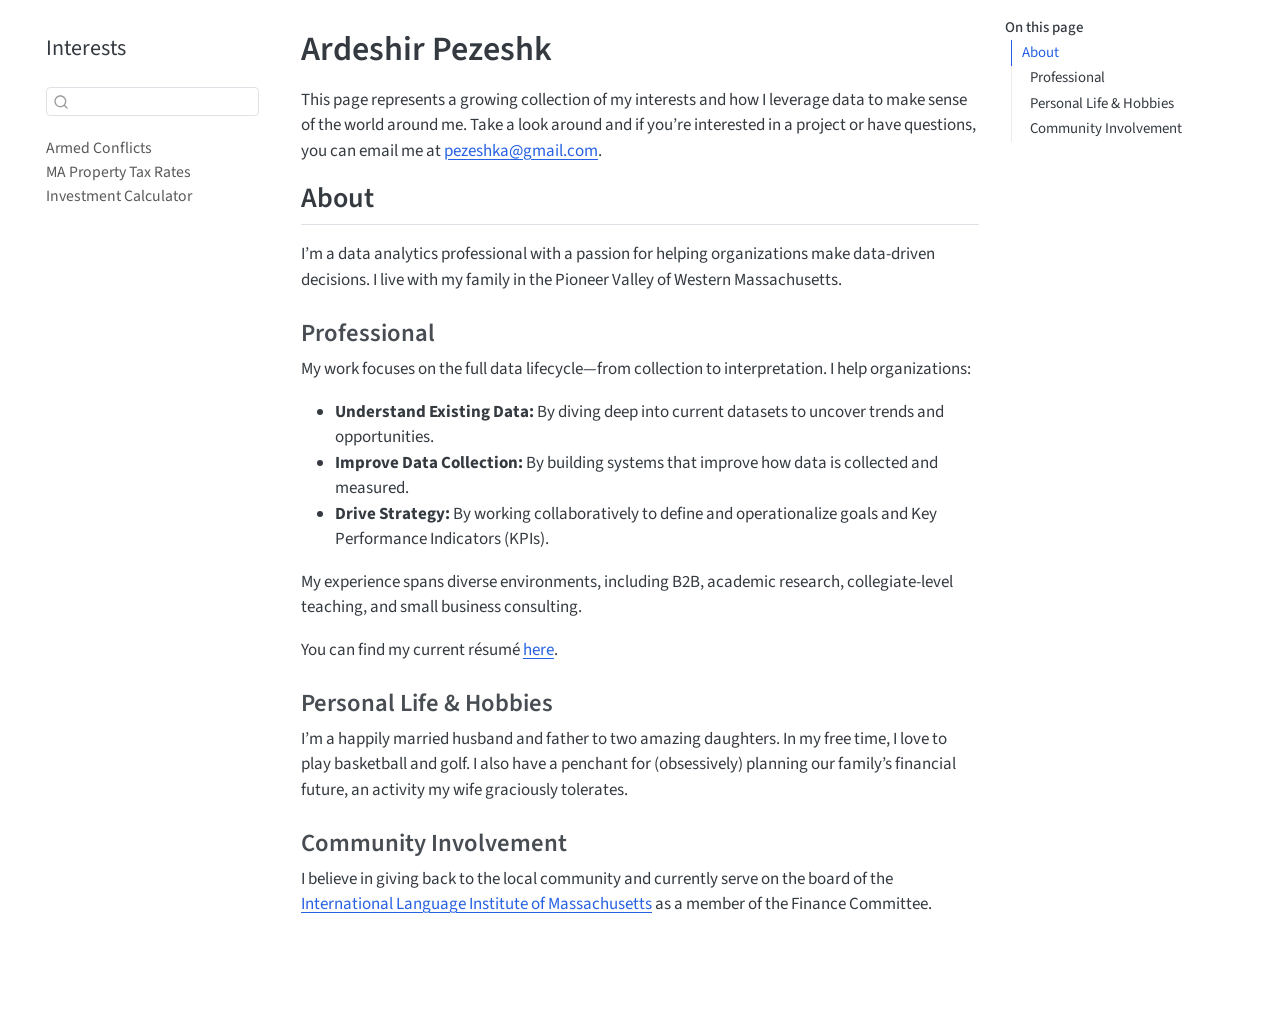
==== commit 0f6718e3: "updated investment calculator with a lot of copy and embedded the calculator directly into the qmd f" ====
--- a/docs/index.html
+++ b/docs/index.html
@@ -38,7 +38,7 @@
 <link href="site_libs/quarto-html/quarto-syntax-highlighting-2f5df379a58b258e96c21c0638c20c03.css" rel="stylesheet" id="quarto-text-highlighting-styles">
 <script src="site_libs/bootstrap/bootstrap.min.js"></script>
 <link href="site_libs/bootstrap/bootstrap-icons.css" rel="stylesheet">
-<link href="site_libs/bootstrap/bootstrap-2be10d9e998f81ff6e49e26833438aa5.min.css" rel="stylesheet" append-hash="true" id="quarto-bootstrap" data-mode="light">
+<link href="site_libs/bootstrap/bootstrap-6bd9cfa162949bde0a231f530c97869d.min.css" rel="stylesheet" append-hash="true" id="quarto-bootstrap" data-mode="light">
 <script id="quarto-search-options" type="application/json">{
   "location": "sidebar",
   "copy-button": false,
@@ -71,7 +71,7 @@
 <link rel="stylesheet" href="styles.css">
 </head>
 
-<body class="nav-sidebar docked">
+<body class="nav-sidebar floating">
 
 <div id="quarto-search-results"></div>
   <header id="quarto-header" class="headroom fixed-top">
@@ -94,7 +94,7 @@
 <!-- content -->
 <div id="quarto-content" class="quarto-container page-columns page-rows-contents page-layout-article">
 <!-- sidebar -->
-  <nav id="quarto-sidebar" class="sidebar collapse collapse-horizontal quarto-sidebar-collapse-item sidebar-navigation docked overflow-auto">
+  <nav id="quarto-sidebar" class="sidebar collapse collapse-horizontal quarto-sidebar-collapse-item sidebar-navigation floating overflow-auto">
     <div class="pt-lg-2 mt-2 text-left sidebar-header">
     <div class="sidebar-title mb-0 py-0">
       <a href="./">Interests</a> 
